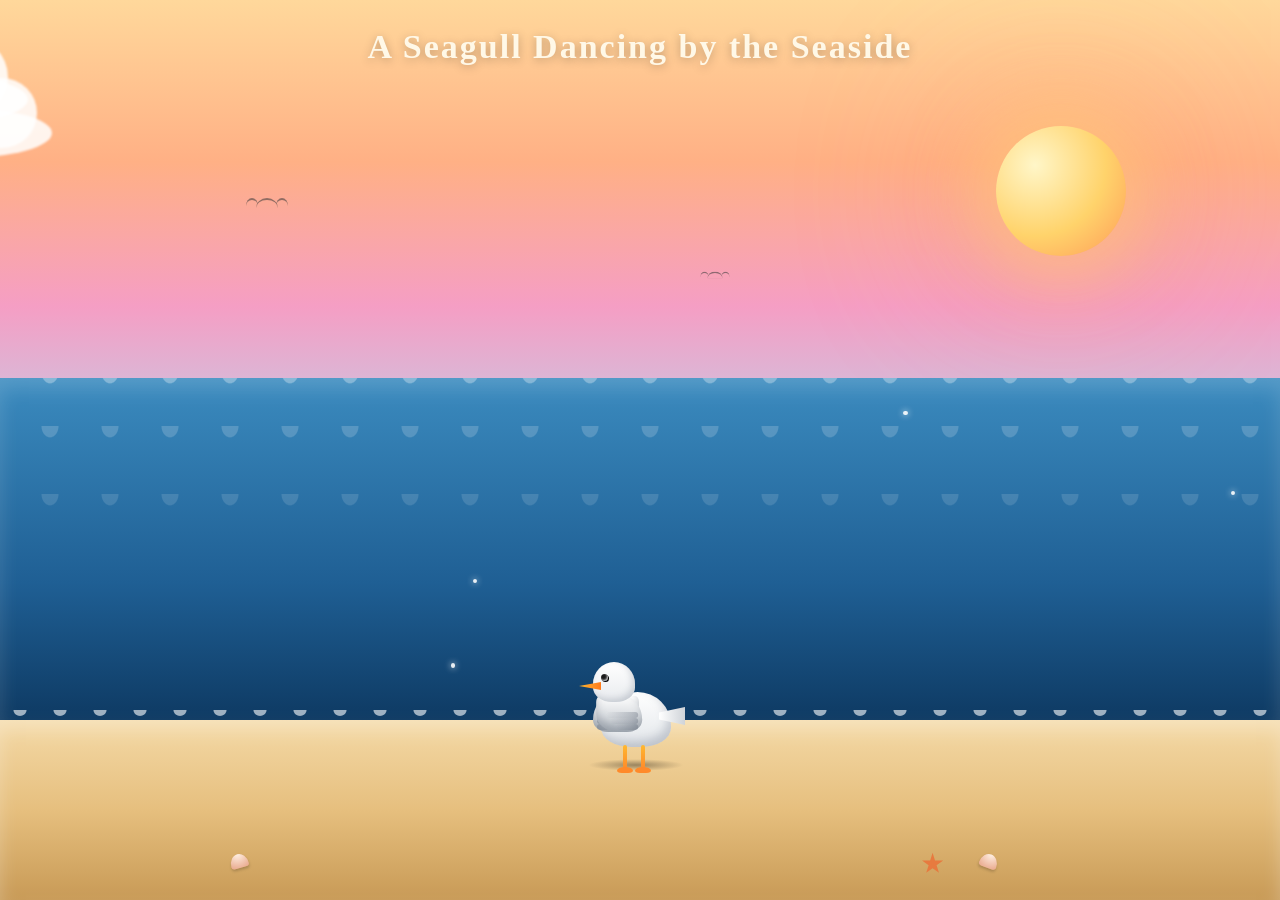
==== index.html @ 15299fb4 "Add dancing seagull seaside animation Pure HTML/CSS/JS scene: a CSS-drawn seagull bobs, flaps, and s" ====
<!DOCTYPE html>
<html lang="en">
<head>
<meta charset="UTF-8">
<title>Seagull Dancing by the Seaside</title>
<link rel="stylesheet" href="styles.css">
</head>
<body>
  <div class="scene">
    <div class="sun"></div>

    <div class="cloud cloud-1"></div>
    <div class="cloud cloud-2"></div>
    <div class="cloud cloud-3"></div>

    <div class="bird far bird-1"></div>
    <div class="bird far bird-2"></div>

    <div class="sea">
      <div class="wave wave-1"></div>
      <div class="wave wave-2"></div>
      <div class="wave wave-3"></div>
    </div>

    <div class="sand">
      <div class="shell shell-1"></div>
      <div class="shell shell-2"></div>
      <div class="starfish"></div>
    </div>

    <div class="seagull">
      <div class="shadow"></div>
      <div class="body">
        <div class="tail"></div>
        <div class="wing wing-left">
          <div class="feather f1"></div>
          <div class="feather f2"></div>
          <div class="feather f3"></div>
        </div>
        <div class="wing wing-right">
          <div class="feather f1"></div>
          <div class="feather f2"></div>
          <div class="feather f3"></div>
        </div>
        <div class="head">
          <div class="eye"></div>
          <div class="beak"></div>
        </div>
        <div class="leg leg-left">
          <div class="foot"></div>
        </div>
        <div class="leg leg-right">
          <div class="foot"></div>
        </div>
      </div>
    </div>

    <h1 class="title">A Seagull Dancing by the Seaside</h1>
  </div>

  <script src="script.js"></script>
</body>
</html>
---- styles.css ----
* { box-sizing: border-box; margin: 0; padding: 0; }

html, body {
  height: 100%;
  overflow: hidden;
  font-family: "Georgia", serif;
}

.scene {
  position: relative;
  width: 100vw;
  height: 100vh;
  background: linear-gradient(to bottom,
    #ffd89b 0%,
    #ffb085 18%,
    #f59ec4 34%,
    #b6d9f0 55%,
    #7fc6e8 70%);
  overflow: hidden;
}

.title {
  position: absolute;
  top: 28px;
  left: 0;
  right: 0;
  text-align: center;
  color: #fff8e7;
  font-size: clamp(18px, 3vw, 34px);
  letter-spacing: 2px;
  text-shadow: 0 2px 10px rgba(0,0,0,0.25);
  pointer-events: none;
  z-index: 10;
}

/* ---------- SUN ---------- */
.sun {
  position: absolute;
  top: 14%;
  right: 12%;
  width: 130px;
  height: 130px;
  border-radius: 50%;
  background: radial-gradient(circle at 30% 30%, #fff6c8, #ffd36b 55%, #ff9a57);
  box-shadow: 0 0 60px 25px rgba(255, 200, 120, 0.55),
              0 0 160px 50px rgba(255, 150, 100, 0.25);
  animation: sun-pulse 6s ease-in-out infinite;
}

@keyframes sun-pulse {
  0%, 100% { transform: scale(1); filter: brightness(1); }
  50%      { transform: scale(1.04); filter: brightness(1.08); }
}

/* ---------- CLOUDS ---------- */
.cloud {
  position: absolute;
  background: rgba(255,255,255,0.85);
  border-radius: 50%;
  filter: blur(1px);
}
.cloud::before,
.cloud::after {
  content: "";
  position: absolute;
  background: rgba(255,255,255,0.85);
  border-radius: 50%;
}
.cloud-1 { top: 12%; left: -10%; width: 180px; height: 50px; animation: drift 60s linear infinite; }
.cloud-1::before { width: 90px; height: 90px; top: -45px; left: 30px; }
.cloud-1::after  { width: 70px; height: 70px; top: -30px; left: 95px; }

.cloud-2 { top: 22%; left: -25%; width: 140px; height: 40px; animation: drift 85s linear infinite; animation-delay: -30s; }
.cloud-2::before { width: 70px; height: 70px; top: -36px; left: 20px; }
.cloud-2::after  { width: 55px; height: 55px; top: -25px; left: 70px; }

.cloud-3 { top: 8%;  left: -15%; width: 220px; height: 55px; animation: drift 110s linear infinite; animation-delay: -70s; }
.cloud-3::before { width: 100px; height: 100px; top: -50px; left: 40px; }
.cloud-3::after  { width: 80px;  height: 80px;  top: -35px; left: 120px; }

@keyframes drift {
  from { transform: translateX(0); }
  to   { transform: translateX(140vw); }
}

/* ---------- DISTANT BIRDS ---------- */
.bird.far {
  position: absolute;
  width: 22px;
  height: 10px;
  background: transparent;
  border-top: 2px solid #3a3a3a;
  border-radius: 50% 50% 0 0 / 100% 100% 0 0;
  opacity: 0.55;
}
.bird.far::before,
.bird.far::after {
  content: "";
  position: absolute;
  top: -2px;
  width: 12px;
  height: 6px;
  border-top: 2px solid #3a3a3a;
  border-radius: 50% 50% 0 0 / 100% 100% 0 0;
}
.bird.far::before { left: -10px; }
.bird.far::after  { right: -10px; }
.bird-1 { top: 22%; left: 20%; animation: fly-across 35s linear infinite, flap 0.6s ease-in-out infinite; }
.bird-2 { top: 30%; left: 55%; transform: scale(0.7); animation: fly-across 48s linear infinite -18s, flap 0.8s ease-in-out infinite; }

@keyframes fly-across {
  0%   { transform: translateX(0) scale(1); }
  100% { transform: translateX(120vw) scale(1); }
}
@keyframes flap {
  0%, 100% { border-top-width: 2px; }
  50%      { border-top-width: 4px; }
}

/* ---------- SEA ---------- */
.sea {
  position: absolute;
  bottom: 20%;
  left: 0; right: 0;
  height: 38%;
  background: linear-gradient(to bottom,
    #3b8bbf 0%,
    #1f5f94 60%,
    #0e3a63 100%);
  overflow: hidden;
  box-shadow: inset 0 10px 20px rgba(255,255,255,0.15);
}
.wave {
  position: absolute;
  left: -50%;
  right: -50%;
  height: 40px;
  background: radial-gradient(ellipse at top, rgba(255,255,255,0.5) 0 8px, transparent 9px);
  background-size: 60px 40px;
  opacity: 0.6;
}
.wave-1 { top: -6px;  animation: wave-move 5s linear infinite; }
.wave-2 { top: 14%;   animation: wave-move 7s linear infinite reverse; opacity: 0.35; }
.wave-3 { top: 34%;   animation: wave-move 9s linear infinite; opacity: 0.25; }

@keyframes wave-move {
  from { transform: translateX(0); }
  to   { transform: translateX(60px); }
}

/* ---------- SAND ---------- */
.sand {
  position: absolute;
  bottom: 0; left: 0; right: 0;
  height: 20%;
  background: linear-gradient(to bottom,
    #f4d9a6 0%,
    #e6bf7e 50%,
    #c89a56 100%);
  box-shadow: inset 0 10px 18px rgba(255,255,255,0.25);
}
.sand::before {
  content: "";
  position: absolute;
  top: -10px; left: 0; right: 0; height: 18px;
  background: radial-gradient(ellipse at top, rgba(255,255,255,0.6) 0 6px, transparent 7px);
  background-size: 40px 18px;
}

.shell, .starfish {
  position: absolute;
  bottom: 18%;
}
.shell {
  width: 18px;
  height: 14px;
  background: radial-gradient(circle at 50% 0, #fff0e3, #e8a68a);
  border-radius: 50% 50% 20% 20% / 80% 80% 20% 20%;
  box-shadow: 0 2px 3px rgba(0,0,0,0.2);
}
.shell-1 { left: 18%; transform: rotate(-15deg); }
.shell-2 { right: 22%; transform: rotate(20deg); }

.starfish {
  left: 72%;
  bottom: 14%;
  width: 22px;
  height: 22px;
  background: #e77a3f;
  clip-path: polygon(50% 0, 61% 35%, 98% 35%, 68% 57%, 79% 91%, 50% 70%, 21% 91%, 32% 57%, 2% 35%, 39% 35%);
  filter: drop-shadow(0 2px 2px rgba(0,0,0,0.25));
}

/* ===========================================================
   SEAGULL – the star of the show
   =========================================================== */
.seagull {
  position: absolute;
  bottom: 15%;
  left: 45%;
  width: 120px;
  height: 140px;
  transform-origin: 50% 100%;
  animation: dance-across 18s ease-in-out infinite;
  z-index: 5;
}

.shadow {
  position: absolute;
  bottom: -6px;
  left: 10%;
  width: 80%;
  height: 12px;
  background: radial-gradient(ellipse at center, rgba(0,0,0,0.35), transparent 70%);
  animation: shadow-pulse 0.7s ease-in-out infinite;
}

.body {
  position: absolute;
  bottom: 18px;
  left: 50%;
  width: 70px;
  height: 55px;
  margin-left: -35px;
  background: linear-gradient(to bottom, #ffffff, #e2e6ea);
  border-radius: 60% 55% 50% 50% / 70% 70% 40% 40%;
  box-shadow: inset -4px -6px 10px rgba(120, 130, 145, 0.35);
  transform-origin: 50% 100%;
  animation: body-bounce 0.7s ease-in-out infinite;
}

/* ---- Tail ---- */
.tail {
  position: absolute;
  right: -14px;
  top: 15px;
  width: 26px;
  height: 18px;
  background: linear-gradient(to right, #ffffff, #cfd3d8);
  clip-path: polygon(0 30%, 100% 0, 100% 100%, 0 70%);
  transform-origin: 0 50%;
  animation: tail-wag 0.7s ease-in-out infinite;
}

/* ---- Head ---- */
.head {
  position: absolute;
  top: -30px;
  left: -8px;
  width: 42px;
  height: 40px;
  background: linear-gradient(to bottom, #ffffff, #e8ebee);
  border-radius: 55% 55% 50% 50% / 60% 60% 40% 40%;
  box-shadow: inset -3px -3px 6px rgba(120, 130, 145, 0.3);
  transform-origin: 80% 100%;
  animation: head-bob 0.7s ease-in-out infinite;
}
.eye {
  position: absolute;
  top: 12px;
  left: 8px;
  width: 7px;
  height: 7px;
  background: #1a1a1a;
  border-radius: 50%;
  box-shadow: 1px 1px 0 #000, -1px -1px 2px rgba(255,255,255,0.8) inset;
  animation: blink 4s ease-in-out infinite;
}
.beak {
  position: absolute;
  top: 20px;
  left: -14px;
  width: 22px;
  height: 8px;
  background: linear-gradient(to right, #ffb830, #ff7a1a);
  clip-path: polygon(0 50%, 100% 0, 100% 100%);
  transform-origin: 100% 50%;
  animation: beak-sing 0.35s ease-in-out infinite;
}

/* ---- Wings ---- */
.wing {
  position: absolute;
  top: 4px;
  width: 46px;
  height: 36px;
  background: linear-gradient(to bottom, #ffffff, #bac0c7);
  border-radius: 50% 10% 60% 40% / 80% 20% 60% 40%;
  transform-origin: 90% 30%;
  box-shadow: inset 0 -6px 8px rgba(90, 100, 115, 0.35);
}
.wing-left {
  left: -8px;
  animation: wing-left-dance 0.7s ease-in-out infinite;
}
.wing-right {
  right: -8px;
  transform: scaleX(-1);
  transform-origin: 10% 30%;
  animation: wing-right-dance 0.7s ease-in-out infinite;
}
.feather {
  position: absolute;
  left: 4px;
  width: 32px;
  height: 6px;
  background: linear-gradient(to right, rgba(90,100,115,0.35), transparent);
  border-radius: 4px;
}
.feather.f1 { top: 16px; }
.feather.f2 { top: 22px; width: 28px; }
.feather.f3 { top: 28px; width: 22px; }

/* ---- Legs ---- */
.leg {
  position: absolute;
  bottom: -22px;
  width: 4px;
  height: 24px;
  background: linear-gradient(to bottom, #ffb830, #ff8a2a);
  border-radius: 2px;
  transform-origin: 50% 0;
}
.leg-left  { left: 22px; animation: leg-left-kick  0.7s ease-in-out infinite; }
.leg-right { left: 40px; animation: leg-right-kick 0.7s ease-in-out infinite; }
.foot {
  position: absolute;
  bottom: -4px;
  left: -6px;
  width: 16px;
  height: 6px;
  background: #ff8a2a;
  border-radius: 50% 50% 30% 30% / 60% 60% 40% 40%;
}

/* ===========================================================
   DANCE ANIMATIONS
   =========================================================== */

/* Sashay across the beach while bobbing */
@keyframes dance-across {
  0%   { left: 10%;  transform: translateY(0) rotate(-3deg) scaleX(1); }
  15%  { left: 22%;  transform: translateY(-4px) rotate(3deg)  scaleX(1); }
  30%  { left: 38%;  transform: translateY(0)    rotate(-4deg) scaleX(1); }
  45%  { left: 50%;  transform: translateY(-6px) rotate(2deg)  scaleX(1); }
  50%  { left: 55%;  transform: translateY(0)    rotate(0deg)  scaleX(-1); }
  65%  { left: 45%;  transform: translateY(-4px) rotate(-3deg) scaleX(-1); }
  80%  { left: 28%;  transform: translateY(0)    rotate(4deg)  scaleX(-1); }
  95%  { left: 14%;  transform: translateY(-5px) rotate(-2deg) scaleX(-1); }
  100% { left: 10%;  transform: translateY(0)    rotate(-3deg) scaleX(1); }
}

@keyframes body-bounce {
  0%, 100% { transform: translateY(0) rotate(0deg); }
  25%      { transform: translateY(-8px) rotate(-4deg); }
  50%      { transform: translateY(-2px) rotate(0deg); }
  75%      { transform: translateY(-10px) rotate(4deg); }
}

@keyframes head-bob {
  0%, 100% { transform: translateY(0)   rotate(-3deg); }
  50%      { transform: translateY(-3px) rotate(5deg); }
}

@keyframes tail-wag {
  0%, 100% { transform: rotate(-10deg); }
  50%      { transform: rotate(15deg); }
}

@keyframes beak-sing {
  0%, 100% { transform: rotate(0deg)   scaleY(1); }
  50%      { transform: rotate(-8deg)  scaleY(1.25); }
}

@keyframes wing-left-dance {
  0%, 100% { transform: rotate(-20deg); }
  25%      { transform: rotate(-60deg); }
  50%      { transform: rotate(10deg);  }
  75%      { transform: rotate(-45deg); }
}
@keyframes wing-right-dance {
  0%, 100% { transform: scaleX(-1) rotate(-20deg); }
  25%      { transform: scaleX(-1) rotate(10deg);  }
  50%      { transform: scaleX(-1) rotate(-60deg); }
  75%      { transform: scaleX(-1) rotate(-25deg); }
}

@keyframes leg-left-kick {
  0%, 100% { transform: rotate(0deg);  height: 24px; }
  25%      { transform: rotate(25deg); height: 20px; }
  50%      { transform: rotate(-10deg); height: 24px; }
  75%      { transform: rotate(15deg); height: 22px; }
}
@keyframes leg-right-kick {
  0%, 100% { transform: rotate(0deg);  height: 24px; }
  25%      { transform: rotate(-15deg); height: 22px; }
  50%      { transform: rotate(20deg); height: 20px; }
  75%      { transform: rotate(-8deg); height: 24px; }
}

@keyframes shadow-pulse {
  0%, 100% { transform: scaleX(1); opacity: 0.45; }
  50%      { transform: scaleX(0.7); opacity: 0.25; }
}

@keyframes blink {
  0%, 92%, 100% { transform: scaleY(1); }
  95%           { transform: scaleY(0.1); }
}

/* ---------- Responsive tweaks ---------- */
@media (max-width: 600px) {
  .sun { width: 90px; height: 90px; }
  .seagull { transform: scale(0.75); }
}
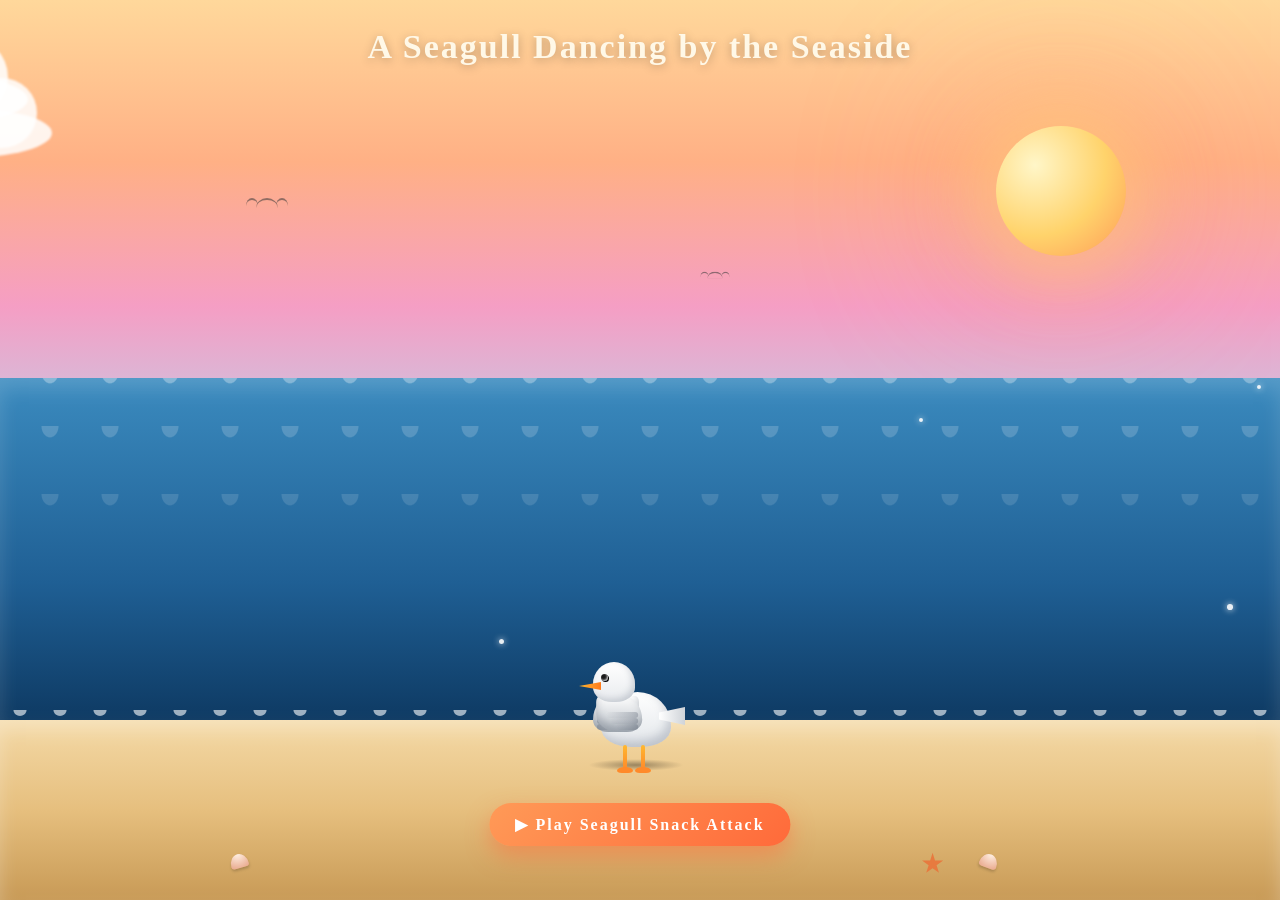
==== commit 1f748d3f: "Add Seagull Snack Attack interactive game Standalone game page where the player controls the seagull" ====
--- a/index.html
+++ b/index.html
@@ -56,6 +56,8 @@
     </div>
 
     <h1 class="title">A Seagull Dancing by the Seaside</h1>
+
+    <a class="play-link" href="game.html">▶ Play Seagull Snack Attack</a>
   </div>
 
   <script src="script.js"></script>
--- a/styles.css
+++ b/styles.css
@@ -408,6 +408,29 @@
   95%           { transform: scaleY(0.1); }
 }
 
+/* ---------- Play link ---------- */
+.play-link {
+  position: absolute;
+  bottom: 6%;
+  left: 50%;
+  transform: translateX(-50%);
+  padding: 12px 26px;
+  border-radius: 999px;
+  background: linear-gradient(135deg, #ff9a57, #ff6a3a);
+  color: #fff;
+  font-family: "Georgia", serif;
+  font-weight: 700;
+  letter-spacing: 2px;
+  text-decoration: none;
+  box-shadow: 0 10px 22px rgba(255, 110, 60, 0.5);
+  z-index: 20;
+  transition: transform 0.18s ease, box-shadow 0.18s ease;
+}
+.play-link:hover {
+  transform: translateX(-50%) translateY(-3px);
+  box-shadow: 0 14px 28px rgba(255, 110, 60, 0.6);
+}
+
 /* ---------- Responsive tweaks ---------- */
 @media (max-width: 600px) {
   .sun { width: 90px; height: 90px; }
